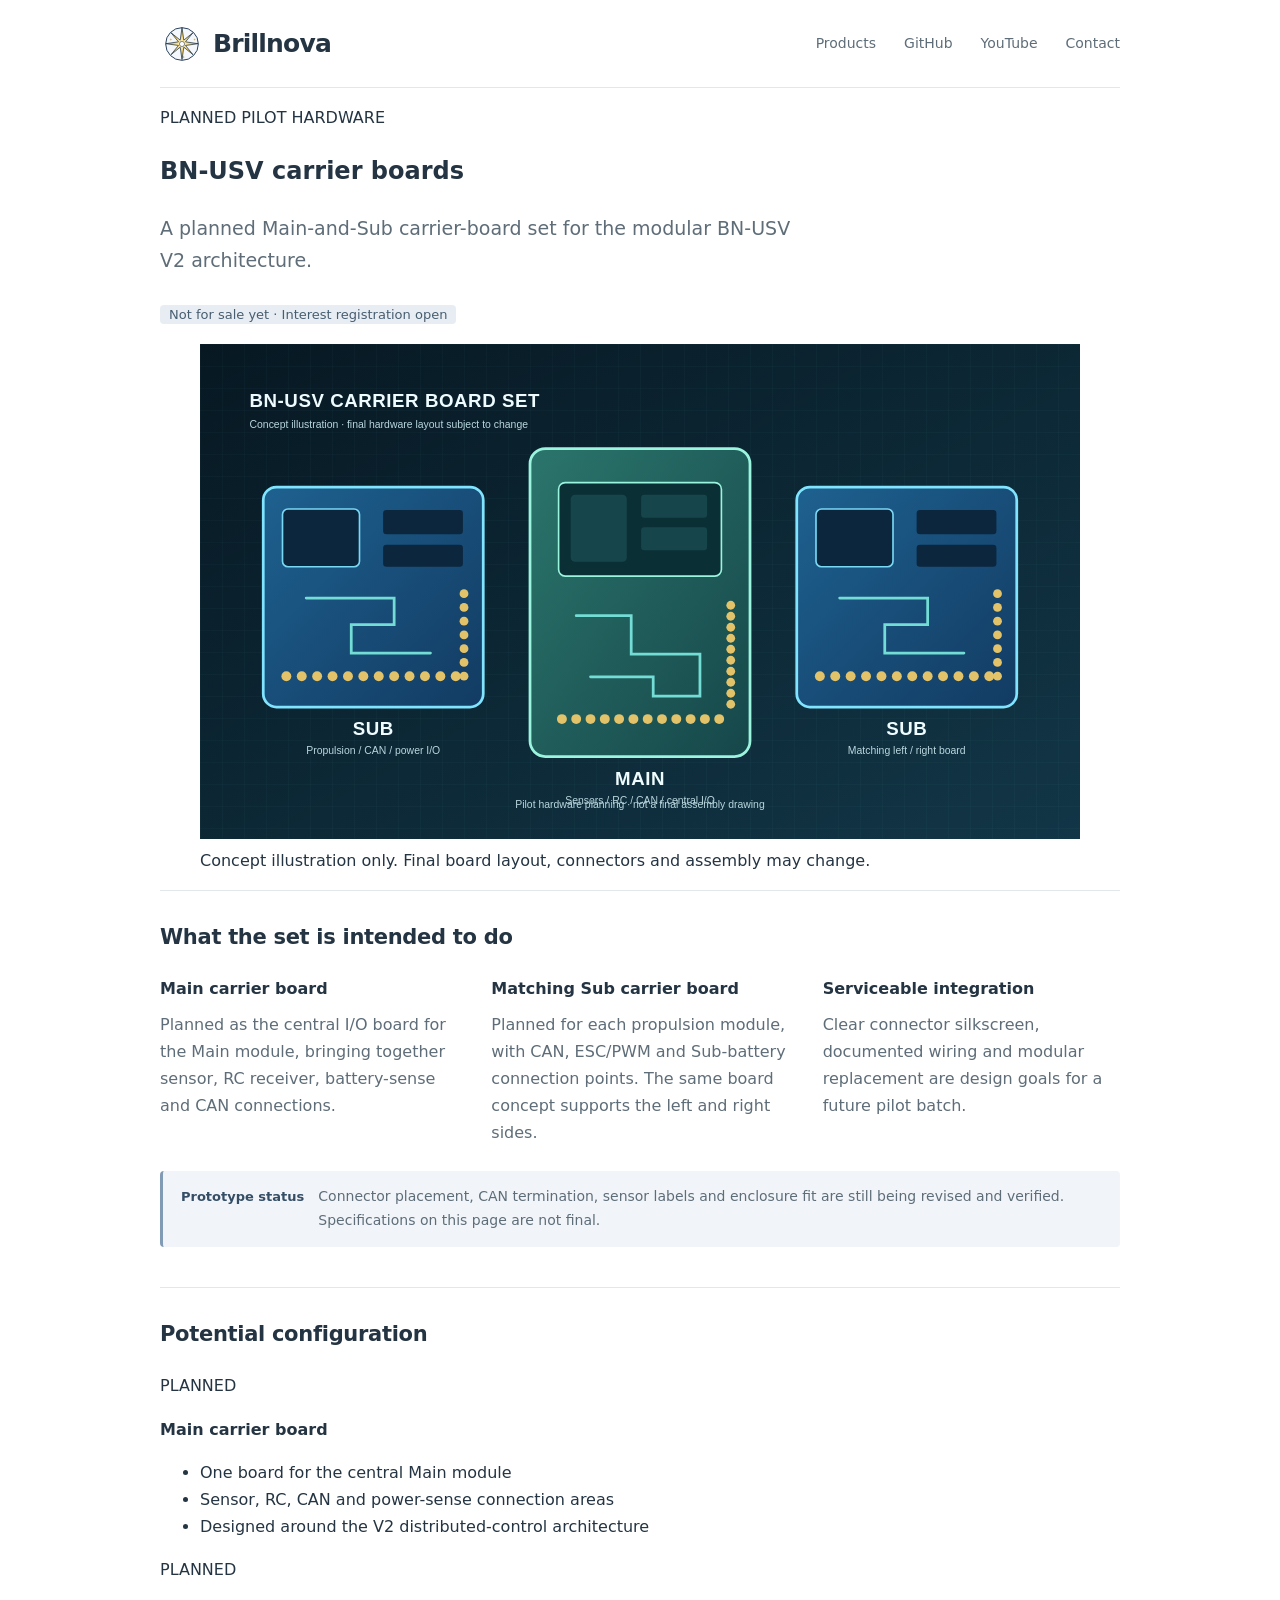
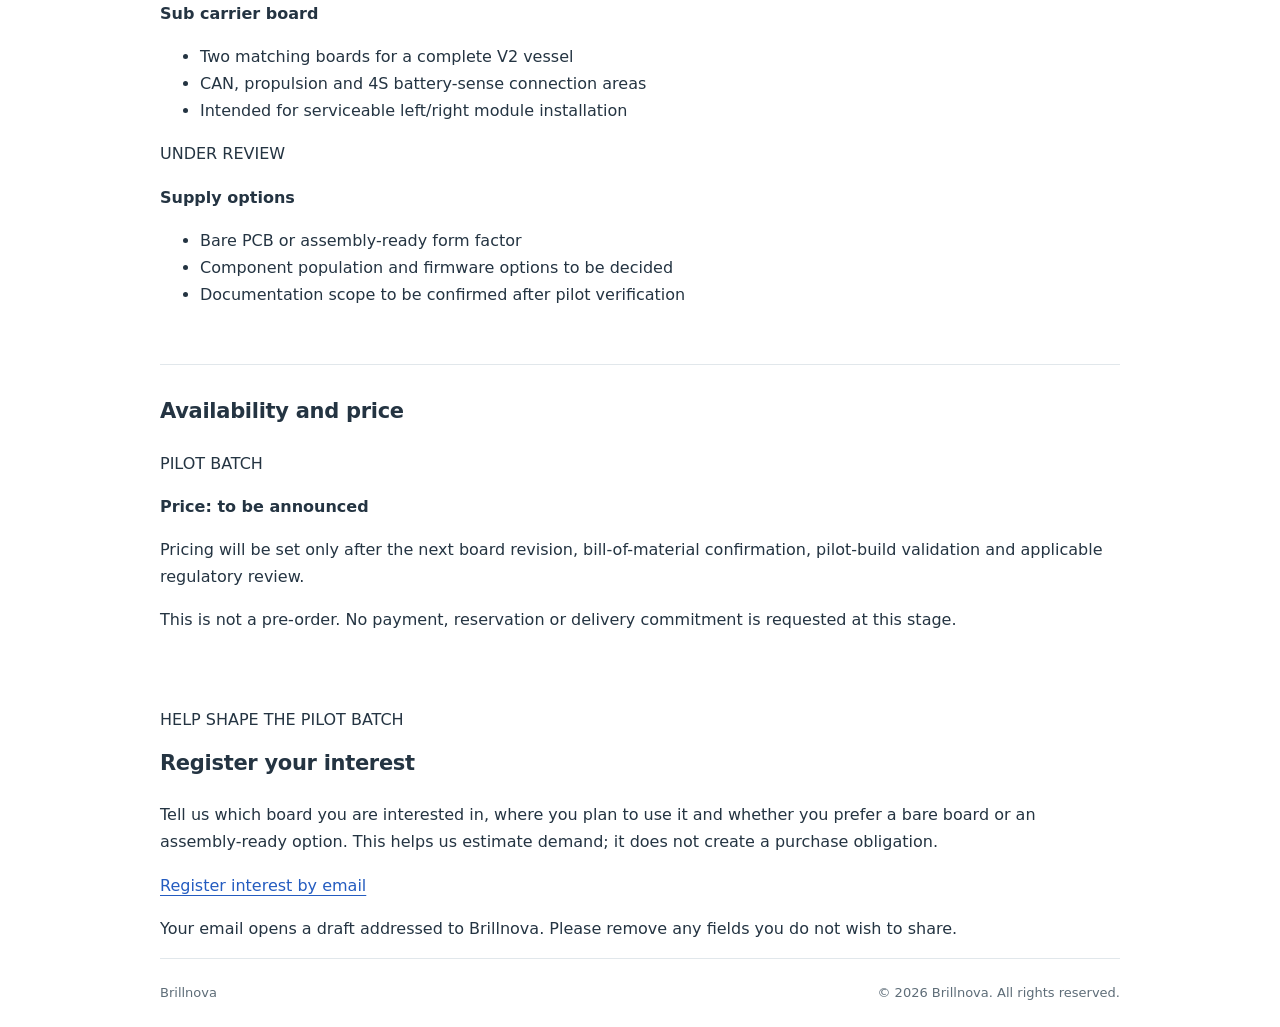
==== products.html @ da5d86e6 "Add planned carrier board products page" ====
<!doctype html>
<html lang="en">
<head>
  <meta charset="utf-8">
  <meta name="viewport" content="width=device-width, initial-scale=1">
  <meta name="theme-color" content="#ffffff">
  <title>Brillnova | Carrier Board Pilot Program</title>
  <meta name="description" content="Register interest in planned BN-USV Main and Sub carrier boards for a future pilot batch.">
  <link rel="icon" href="./favicon.svg" type="image/svg+xml">
  <link rel="stylesheet" href="./styles.css">
</head>
<body>
  <a class="skip" href="#main">Skip to content</a>
  <header class="header wrap">
    <a class="brand" href="https://brillnova.net" aria-label="Brillnova home"><img src="./brillnova-symbol.svg" alt="" width="44" height="44"><span>Brillnova</span></a>
    <nav aria-label="Main navigation"><a aria-current="page" href="./products.html">Products</a><a href="https://github.com/Brillnova">GitHub</a><a href="https://www.youtube.com/@Brillnova">YouTube</a><a href="./index.html#contact">Contact</a></nav>
  </header>
  <main id="main" class="wrap">
    <section class="product-hero" aria-labelledby="title">
      <div>
        <p class="eyebrow">PLANNED PILOT HARDWARE</p>
        <h1 id="title">BN-USV carrier boards</h1>
        <p class="lead">A planned Main-and-Sub carrier-board set for the modular BN-USV V2 architecture.</p>
        <span class="status">Not for sale yet · Interest registration open</span>
      </div>
      <figure class="board-visual">
        <img src="./carrier-board-set-concept.svg" alt="Concept illustration of one Main carrier board and two matching Sub carrier boards linked by CAN">
        <figcaption>Concept illustration only. Final board layout, connectors and assembly may change.</figcaption>
      </figure>
    </section>

    <section class="features" aria-labelledby="purpose-title">
      <h2 id="purpose-title">What the set is intended to do</h2>
      <div class="feature-grid">
        <article><h3>Main carrier board</h3><p>Planned as the central I/O board for the Main module, bringing together sensor, RC receiver, battery-sense and CAN connections.</p></article>
        <article><h3>Matching Sub carrier board</h3><p>Planned for each propulsion module, with CAN, ESC/PWM and Sub-battery connection points. The same board concept supports the left and right sides.</p></article>
        <article><h3>Serviceable integration</h3><p>Clear connector silkscreen, documented wiring and modular replacement are design goals for a future pilot batch.</p></article>
      </div>
      <p class="development-note"><strong>Prototype status</strong><span>Connector placement, CAN termination, sensor labels and enclosure fit are still being revised and verified. Specifications on this page are not final.</span></p>
    </section>

    <section class="features" aria-labelledby="package-title">
      <h2 id="package-title">Potential configuration</h2>
      <div class="product-cards">
        <article class="product-card"><p class="card-kicker">PLANNED</p><h3>Main carrier board</h3><ul><li>One board for the central Main module</li><li>Sensor, RC, CAN and power-sense connection areas</li><li>Designed around the V2 distributed-control architecture</li></ul></article>
        <article class="product-card"><p class="card-kicker">PLANNED</p><h3>Sub carrier board</h3><ul><li>Two matching boards for a complete V2 vessel</li><li>CAN, propulsion and 4S battery-sense connection areas</li><li>Intended for serviceable left/right module installation</li></ul></article>
        <article class="product-card"><p class="card-kicker">UNDER REVIEW</p><h3>Supply options</h3><ul><li>Bare PCB or assembly-ready form factor</li><li>Component population and firmware options to be decided</li><li>Documentation scope to be confirmed after pilot verification</li></ul></article>
      </div>
    </section>

    <section class="features product-pricing" aria-labelledby="pricing-title">
      <h2 id="pricing-title">Availability and price</h2>
      <div class="price-panel">
        <div><p class="card-kicker">PILOT BATCH</p><h3>Price: to be announced</h3><p>Pricing will be set only after the next board revision, bill-of-material confirmation, pilot-build validation and applicable regulatory review.</p></div>
        <p class="price-note">This is not a pre-order. No payment, reservation or delivery commitment is requested at this stage.</p>
      </div>
    </section>

    <section class="interest" aria-labelledby="interest-title">
      <p class="eyebrow">HELP SHAPE THE PILOT BATCH</p>
      <h2 id="interest-title">Register your interest</h2>
      <p>Tell us which board you are interested in, where you plan to use it and whether you prefer a bare board or an assembly-ready option. This helps us estimate demand; it does not create a purchase obligation.</p>
      <a class="button" href="mailto:contact@brillnova.net?subject=BN-USV%20Carrier%20Board%20Interest&amp;body=Name%3A%0ARegion%2FCountry%3A%0AInterested%20in%3A%20Main%20%2F%20Sub%20%2F%20Complete%20set%0APreference%3A%20Bare%20PCB%20%2F%20Assembly-ready%0AIntended%20use%3A%0A">Register interest by email</a>
      <p class="interest-meta">Your email opens a draft addressed to Brillnova. Please remove any fields you do not wish to share.</p>
    </section>
  </main>
  <footer class="footer wrap"><span>Brillnova</span><p>© 2026 Brillnova. All rights reserved.</p></footer>
  <script type="module" src="https://static.cloudflareinsights.com/beacon.min.js" data-cf-beacon='{"token":"5cc684c2a8b547c6ac9a3c77662f8a3e"}'></script>
</body>
</html>
---- styles.css ----
@charset "UTF-8";
:root{color-scheme:light;--ink:#243442;--muted:#5e6d78;--line:#e1e7eb;--blue:#245cc0}
*{box-sizing:border-box}
html{scroll-behavior:smooth;scroll-padding-top:24px}
body{margin:0;background:#fff;color:var(--ink);font-family:system-ui,-apple-system,BlinkMacSystemFont,"Segoe UI",sans-serif;font-size:16px;line-height:1.7}
a{color:var(--blue);text-underline-offset:4px}
a:hover{text-decoration:underline;color:#173f88}
a:focus-visible{outline:2px solid var(--blue);outline-offset:5px}
.wrap{width:min(960px,calc(100% - 64px));margin-inline:auto}
.header{min-height:88px;display:flex;align-items:center;justify-content:space-between;gap:24px;border-bottom:1px solid var(--line)}
.brand{font-size:25px;font-weight:700;letter-spacing:-.8px;color:var(--ink);text-decoration:none}
.brand{display:inline-flex;align-items:center;gap:9px;white-space:nowrap;line-height:1}
.brand span{display:block}
.brand img{display:block;flex-shrink:0}
nav{display:flex;gap:28px;font-size:14px}
nav a{color:var(--muted);text-decoration:none}
.intro{padding:66px 0 52px;max-width:720px}
.version-divider{border:0;border-top:1px solid #b7c3cc;margin:12px 0 0;width:100%}
#v2 .product-version{margin-top:0}
.version-heading{display:flex;align-items:center;flex-wrap:wrap;gap:14px;margin-bottom:20px}
.version-heading .product-title{margin:0}
.development-note{display:flex;align-items:baseline;flex-wrap:wrap;gap:8px 14px;font-size:14px;color:var(--muted);margin:25px 0 0;padding:14px 18px;background:#f1f5f9;border-left:3px solid #819bb5;border-radius:4px}
.development-note strong{font-size:13px;font-weight:600;color:#354e66}
.development-note span{flex:1 1 420px;min-width:0}
.product-title{font-size:clamp(30px,4vw,42px);font-weight:700;letter-spacing:-1px;line-height:1.25;margin:0 0 20px}
.product-name{display:block}
.product-definition{display:inline-block;font-size:18px;font-weight:400;letter-spacing:0;color:var(--muted);vertical-align:middle;line-height:1.5}
.product-version{display:block;font-size:26px;font-weight:500;letter-spacing:0;margin-top:10px}
.lead{font-size:19px;line-height:1.7;max-width:650px;color:var(--muted);margin:0 0 24px}
.video{margin-top:28px;aspect-ratio:16/9;width:100%;background:#eef1f4;border-radius:6px;overflow:hidden}
.video iframe{display:block;width:100%;height:100%;border:0}
.product-photo{margin:28px 0 0}
.product-photo img{display:block;width:100%;height:auto;border-radius:6px}
.product-photo figcaption{font-size:13px;color:var(--muted);margin-top:8px}
.spec-grid{display:grid;grid-template-columns:repeat(3,minmax(0,1fr));gap:34px}
.spec-grid table{width:100%;border-collapse:collapse;align-self:start;font-size:16px}
.spec-grid caption{text-align:left;font-weight:600;margin-bottom:12px}
.spec-grid th,.spec-grid td{padding:8px 0;border-bottom:1px solid var(--line)}
.spec-grid th{text-align:left;font-weight:400;color:var(--muted)}
.spec-grid td{text-align:right;white-space:nowrap;font-variant-numeric:tabular-nums}
.spec-note{font-size:14px;color:var(--muted);margin:22px 0 0}
@media(max-width:600px){.spec-grid{grid-template-columns:1fr;gap:24px}}
h2{font-size:21px;line-height:1.4;font-weight:600;margin:0 0 23px;letter-spacing:-.3px}
.features{border-top:1px solid var(--line);padding:32px 0 40px}
.feature-grid{display:grid;grid-template-columns:repeat(3,minmax(0,1fr));gap:34px}
h3{font-size:16px;font-weight:600;margin:0 0 8px}
.feature-grid p{margin:0;color:var(--muted);font-size:16px}
.status{font-size:13px;background:#e7edf3;color:#475d70;padding:2px 9px;border-radius:4px}
.contact{padding:0 0 42px}
.contact h2{margin-bottom:10px}
.contact p{color:var(--muted);margin:0 0 8px}
.contact a{overflow-wrap:anywhere}
.footer{border-top:1px solid var(--line);display:flex;flex-wrap:wrap;justify-content:space-between;gap:12px;padding-block:23px;font-size:13px;color:var(--muted)}
.footer p{margin:0}
.skip{position:absolute;top:-100px;left:16px;padding:10px;background:white;z-index:10}
.skip:focus{top:10px}
@media(max-width:600px){.wrap{width:calc(100% - 40px)}.header{min-height:78px;gap:15px}nav{gap:17px}.brand{font-size:23px}.intro{padding:42px 0 34px}.lead{font-size:17px}.feature-grid{grid-template-columns:1fr;gap:23px}.features{padding:27px 0 32px}.next{padding:22px;margin-bottom:30px}.contact{padding-bottom:30px}}
@media(prefers-reduced-motion:reduce){html{scroll-behavior:auto}}
@media(max-width:480px){.header{flex-wrap:wrap;padding-block:16px;gap:12px}.header nav{width:100%;justify-content:flex-end}}

#v2-specifications-title + .spec-grid td{white-space:normal}
#v2-specifications-title + .spec-grid small{font-size:12px;color:var(--muted)}
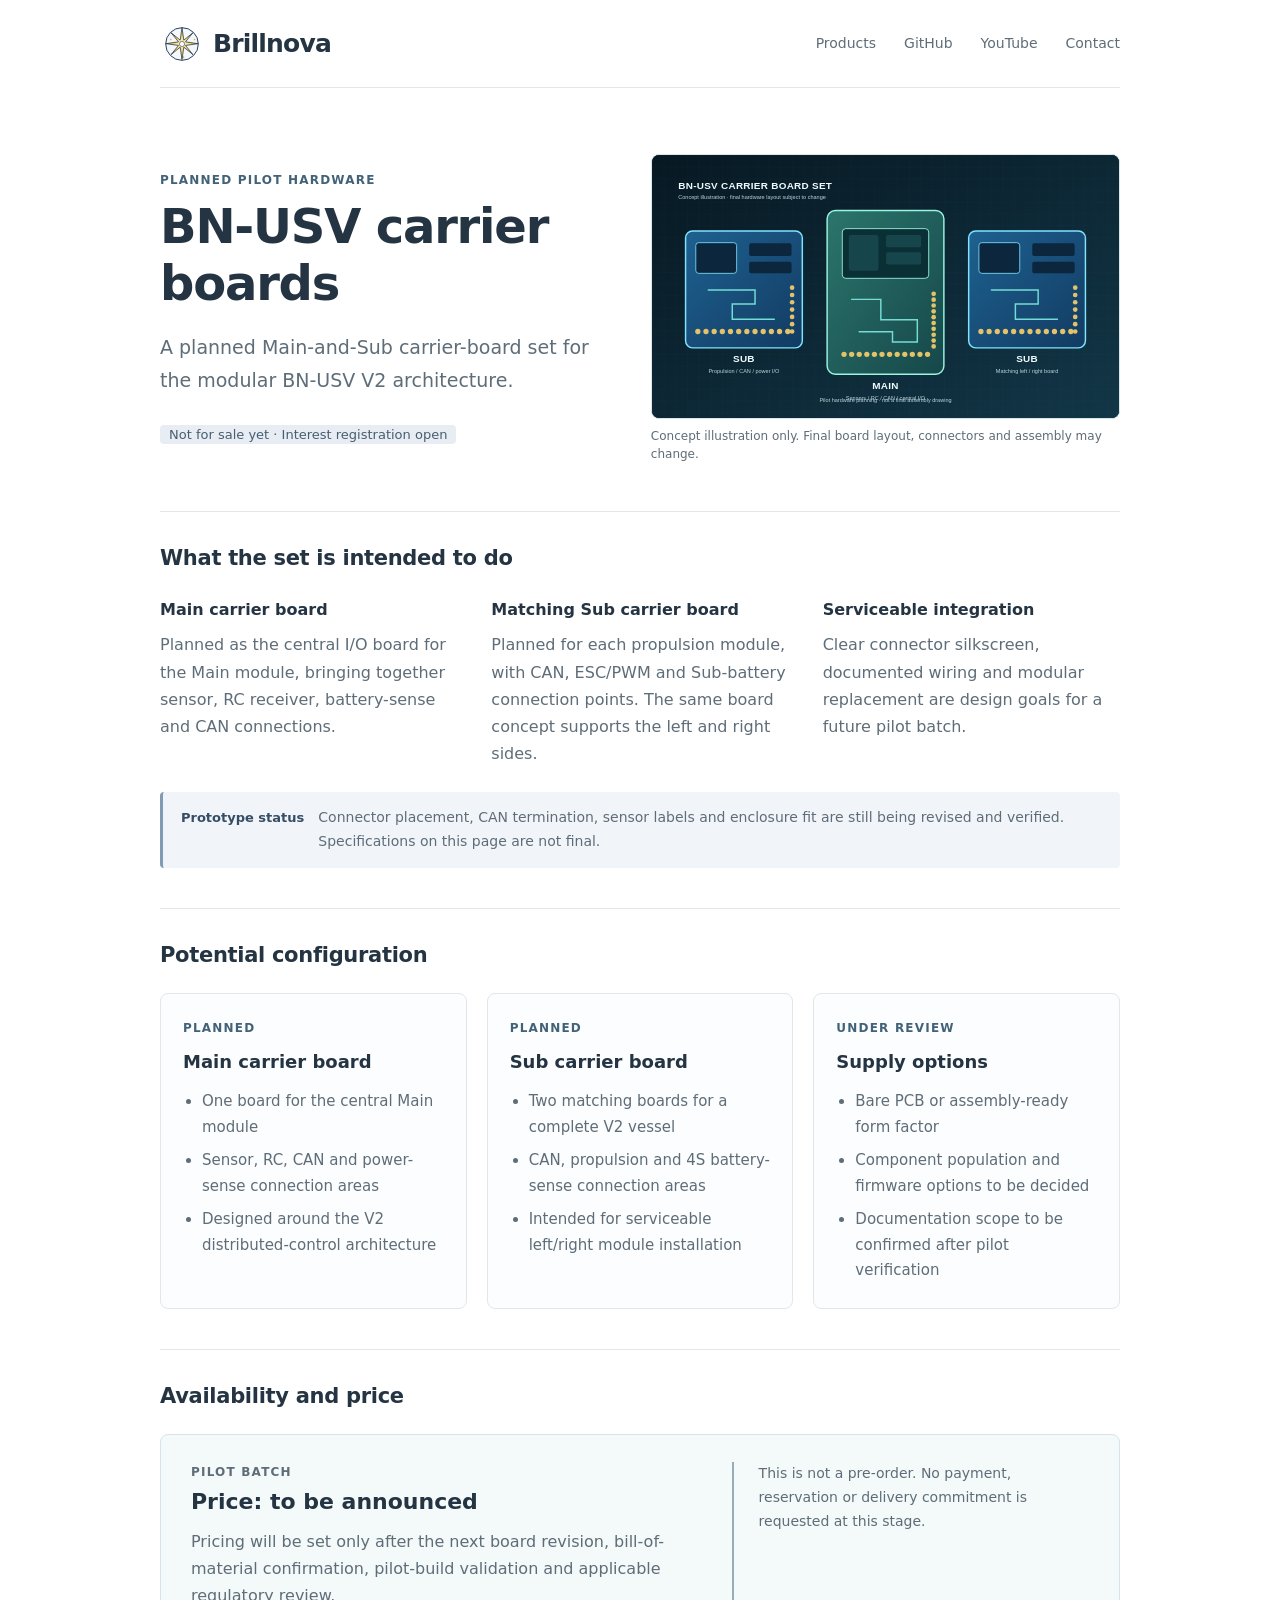
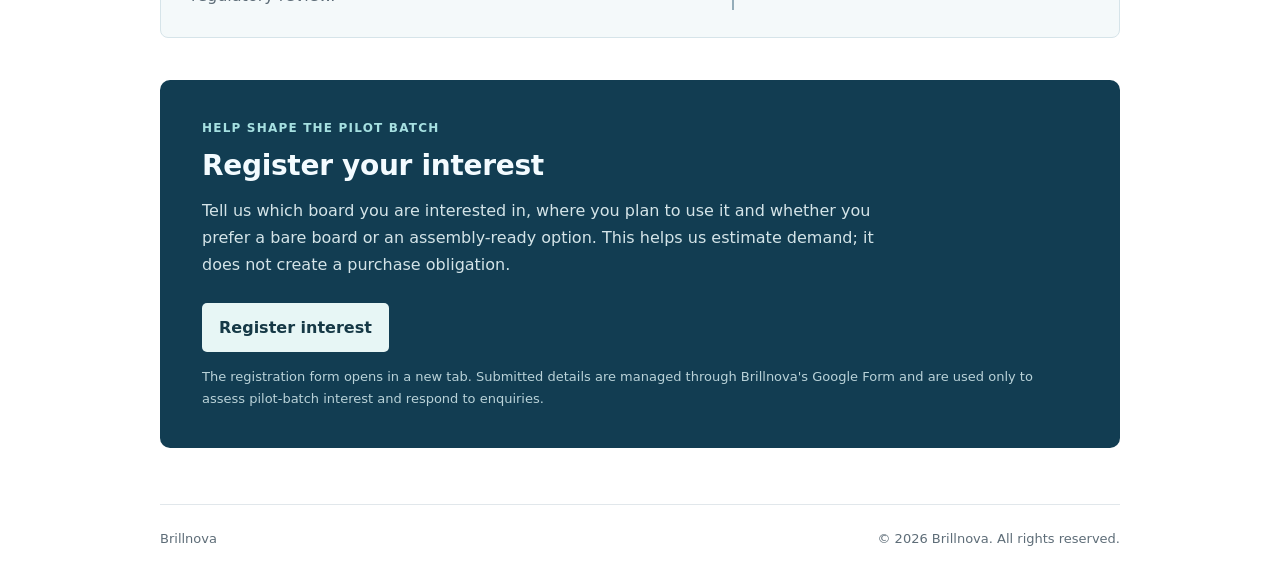
==== commit 20308f33: "Connect carrier board interest registration form" ====
--- a/products.html
+++ b/products.html
@@ -60,8 +60,8 @@
       <p class="eyebrow">HELP SHAPE THE PILOT BATCH</p>
       <h2 id="interest-title">Register your interest</h2>
       <p>Tell us which board you are interested in, where you plan to use it and whether you prefer a bare board or an assembly-ready option. This helps us estimate demand; it does not create a purchase obligation.</p>
-      <a class="button" href="mailto:contact@brillnova.net?subject=BN-USV%20Carrier%20Board%20Interest&amp;body=Name%3A%0ARegion%2FCountry%3A%0AInterested%20in%3A%20Main%20%2F%20Sub%20%2F%20Complete%20set%0APreference%3A%20Bare%20PCB%20%2F%20Assembly-ready%0AIntended%20use%3A%0A">Register interest by email</a>
-      <p class="interest-meta">Your email opens a draft addressed to Brillnova. Please remove any fields you do not wish to share.</p>
+      <a class="button" href="https://docs.google.com/forms/d/e/1FAIpQLSews2ltZkKPM_4OAlN7H0Pq7uWFffi_3o5A-RScja2b9mrc1g/viewform?usp=publish-editor" target="_blank" rel="noopener">Register interest</a>
+      <p class="interest-meta">The registration form opens in a new tab. Submitted details are managed through Brillnova's Google Form and are used only to assess pilot-batch interest and respond to enquiries.</p>
     </section>
   </main>
   <footer class="footer wrap"><span>Brillnova</span><p>© 2026 Brillnova. All rights reserved.</p></footer>
--- a/styles.css
+++ b/styles.css
@@ -60,3 +60,28 @@
 
 #v2-specifications-title + .spec-grid td{white-space:normal}
 #v2-specifications-title + .spec-grid small{font-size:12px;color:var(--muted)}
+
+/* Products */
+.product-hero{padding:66px 0 48px;display:grid;grid-template-columns:minmax(0,1fr) minmax(0,1.05fr);align-items:center;gap:44px}
+.product-hero h1{font-size:clamp(32px,4.4vw,48px);letter-spacing:-1.2px;line-height:1.18;margin:8px 0 20px}
+.eyebrow,.card-kicker{font-size:12px;font-weight:700;letter-spacing:1.2px;color:#426277;margin:0 0 8px}
+.board-visual{margin:0}
+.board-visual img{display:block;width:100%;height:auto;border-radius:8px;border:1px solid #d9e7ea;background:#0b2630}
+.board-visual figcaption{font-size:12px;line-height:1.5;color:var(--muted);margin-top:8px}
+.product-cards{display:grid;grid-template-columns:repeat(3,minmax(0,1fr));gap:20px}
+.product-card{border:1px solid var(--line);border-radius:8px;padding:24px 22px;background:#fcfdfe}
+.product-card h3{font-size:18px;margin-bottom:12px}
+.product-card ul{margin:0;padding-left:19px;color:var(--muted);font-size:15px}
+.product-card li+li{margin-top:8px}
+.price-panel{display:grid;grid-template-columns:minmax(0,1fr) minmax(230px,.7fr);gap:30px;padding:27px 30px;border:1px solid #d6e4e9;border-radius:8px;background:#f4f9fa}
+.price-panel h3{font-size:22px;margin:0 0 8px}
+.price-panel p{margin:0;color:var(--muted)}
+.price-note{padding-left:25px;border-left:2px solid #94adb9;font-size:14px}
+.interest{margin:2px 0 56px;padding:38px 42px;border-radius:10px;background:#123d52;color:#f3fbff}
+.interest .eyebrow{color:#a6e0e1}
+.interest h2{font-size:28px;margin-bottom:12px}
+.interest>p:not(.eyebrow):not(.interest-meta){max-width:680px;margin:0 0 24px;color:#d4e4e8}
+.button{display:inline-block;padding:11px 17px;border-radius:5px;background:#e7f6f5;color:#163946;font-weight:700;text-decoration:none}
+.button:hover{background:#fff;color:#163946;text-decoration:none}
+.interest-meta{margin:14px 0 0;font-size:13px;color:#b9d2d8}
+@media(max-width:700px){.product-hero{grid-template-columns:1fr;padding:42px 0 34px;gap:28px}.product-cards{grid-template-columns:1fr}.price-panel{grid-template-columns:1fr;gap:18px;padding:24px}.price-note{padding-left:18px}.interest{padding:29px 24px;margin-bottom:38px}}
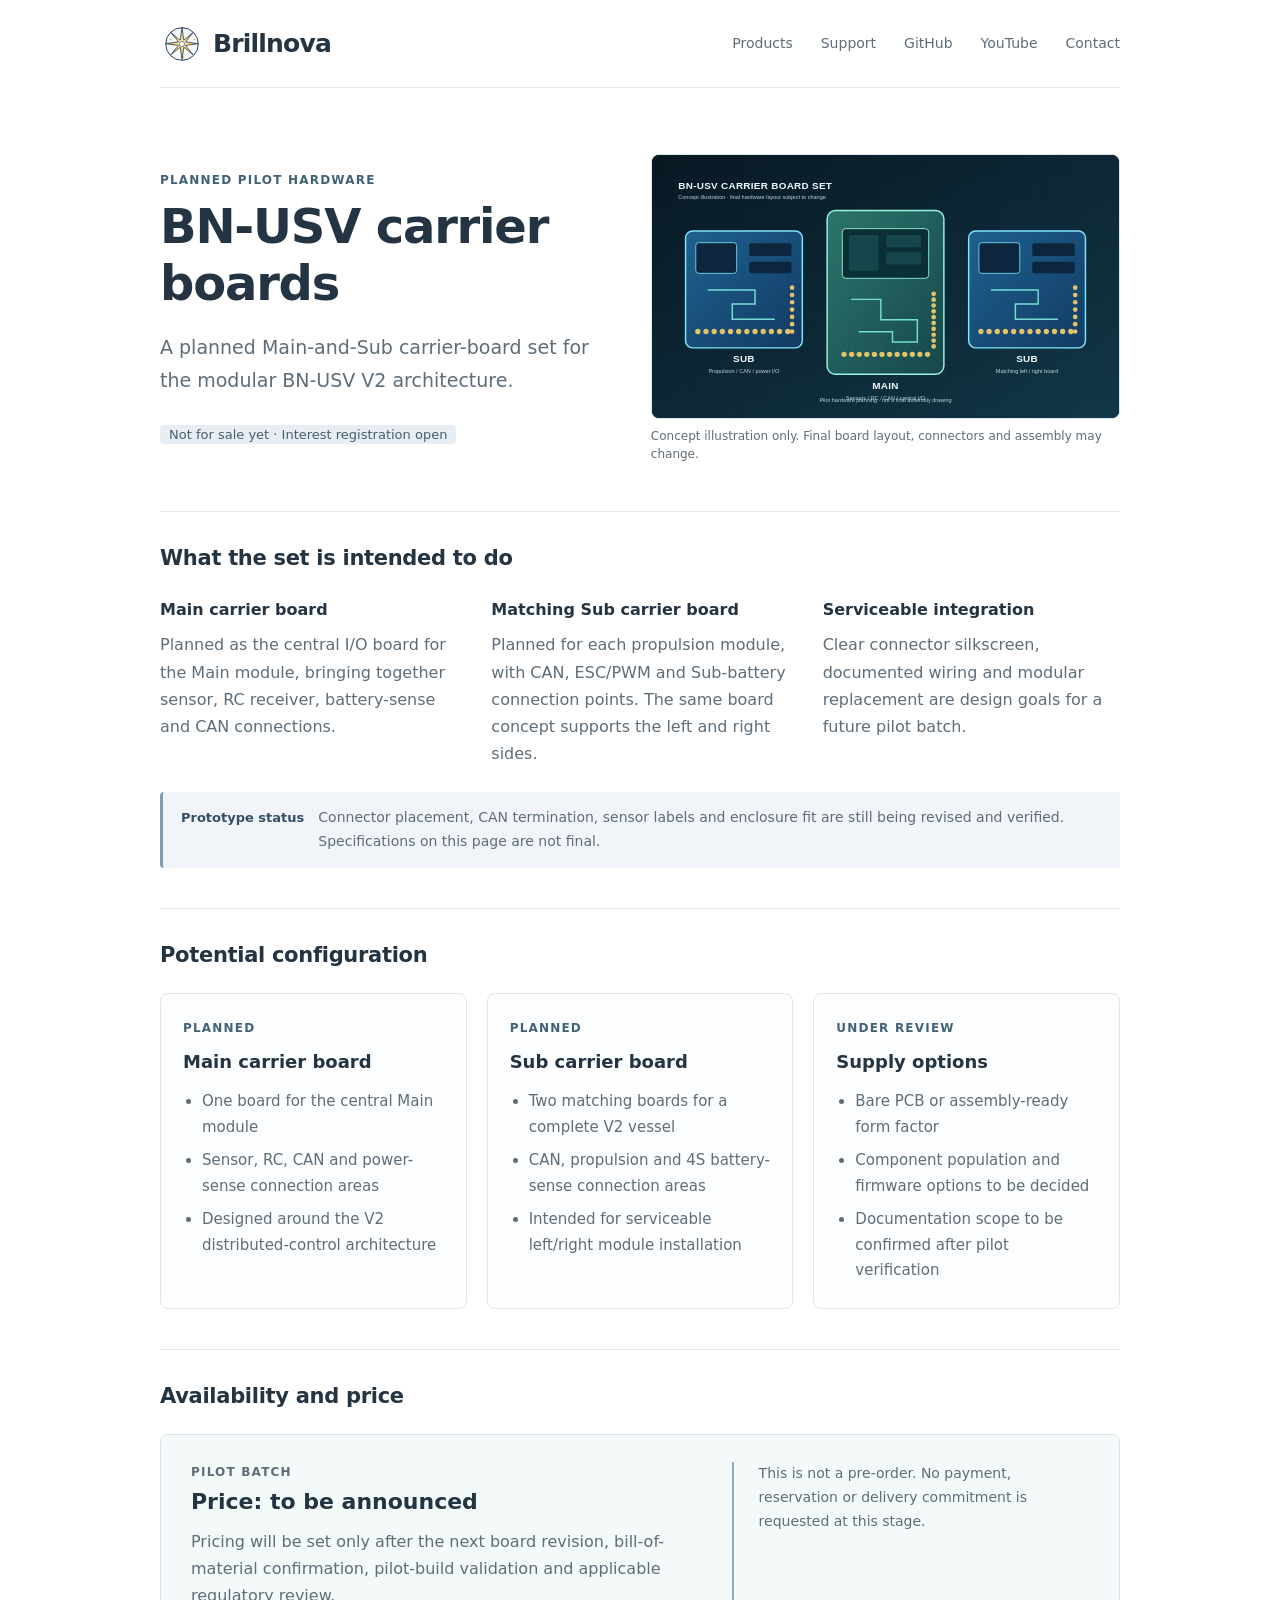
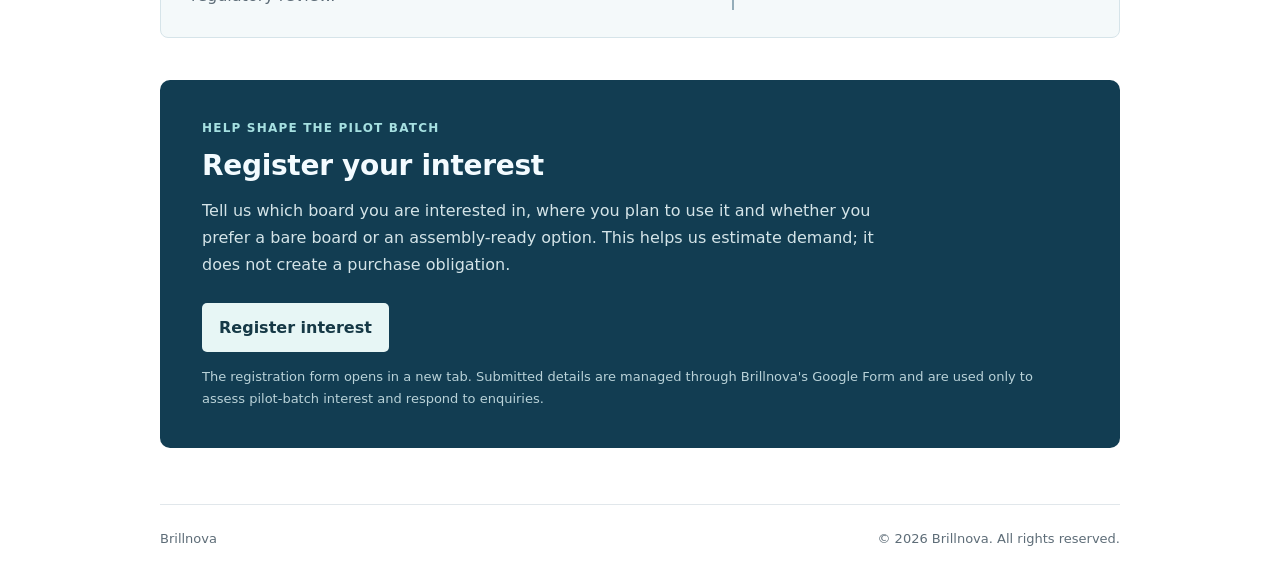
==== commit 31c31531: "Add support navigation" ====
--- a/products.html
+++ b/products.html
@@ -13,7 +13,7 @@
   <a class="skip" href="#main">Skip to content</a>
   <header class="header wrap">
     <a class="brand" href="https://brillnova.net" aria-label="Brillnova home"><img src="./brillnova-symbol.svg" alt="" width="44" height="44"><span>Brillnova</span></a>
-    <nav aria-label="Main navigation"><a aria-current="page" href="./products.html">Products</a><a href="https://github.com/Brillnova">GitHub</a><a href="https://www.youtube.com/@Brillnova">YouTube</a><a href="./index.html#contact">Contact</a></nav>
+    <nav aria-label="Main navigation"><a aria-current="page" href="./products.html">Products</a><a href="./support.html">Support</a><a href="https://github.com/Brillnova">GitHub</a><a href="https://www.youtube.com/@Brillnova">YouTube</a><a href="./index.html#contact">Contact</a></nav>
   </header>
   <main id="main" class="wrap">
     <section class="product-hero" aria-labelledby="title">
